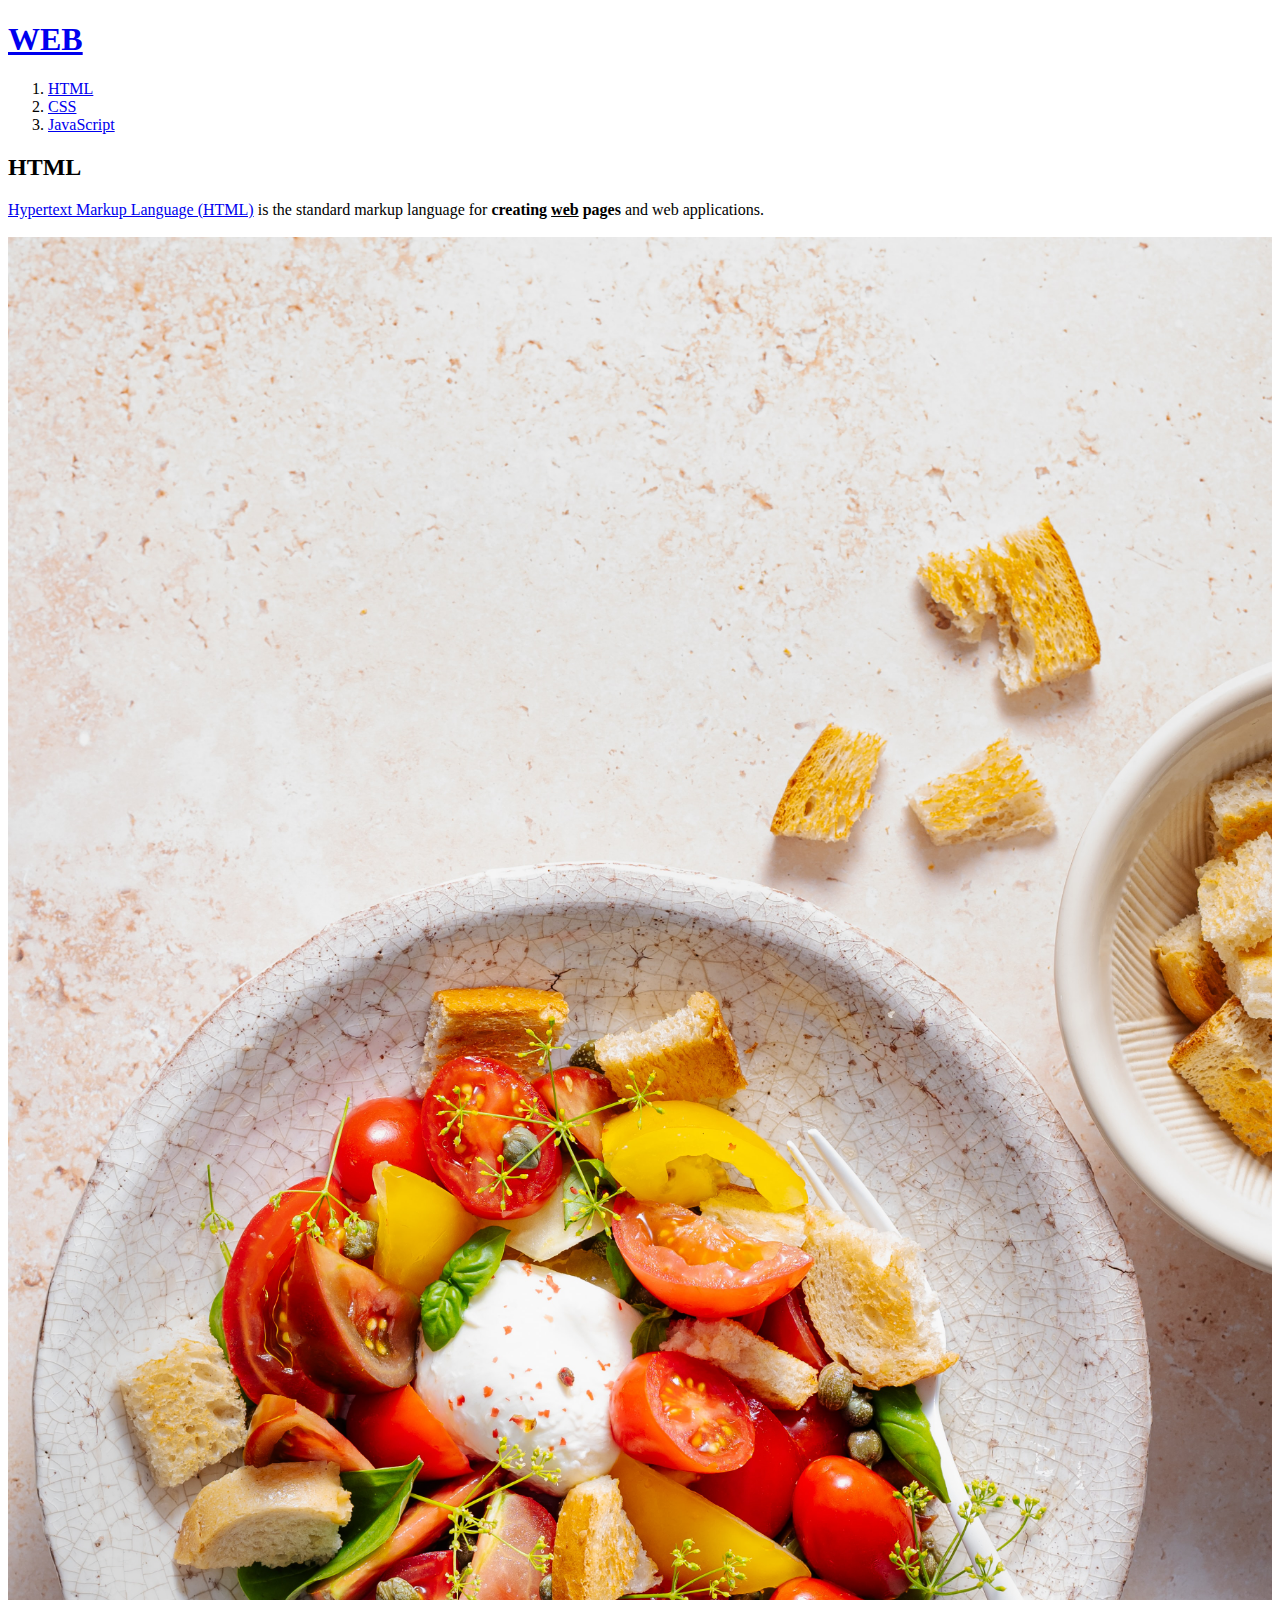
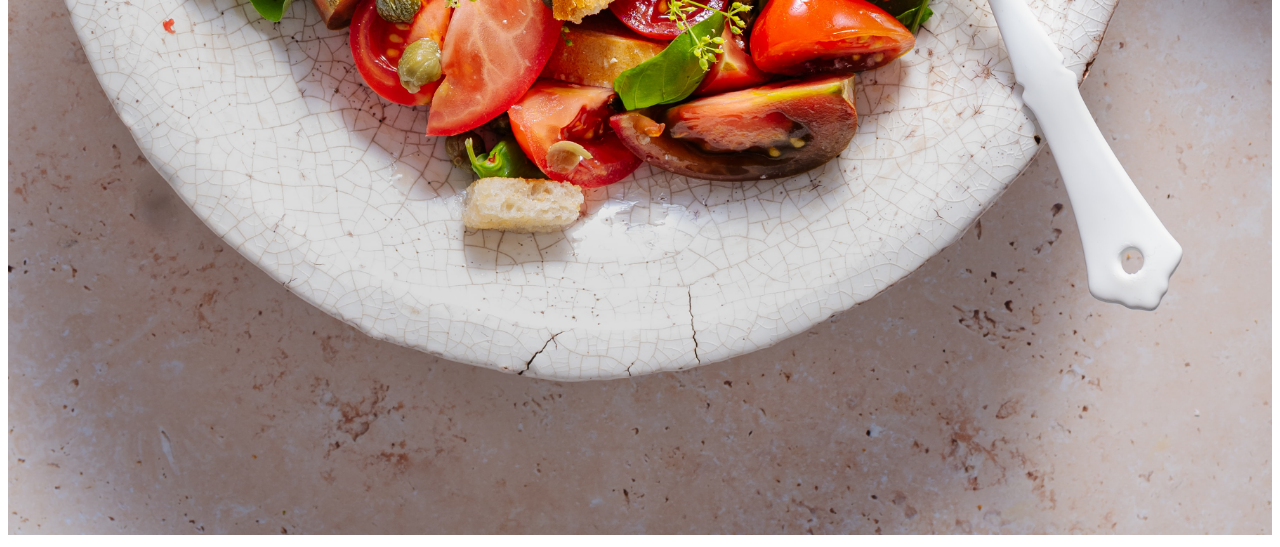
==== html01.html @ 5d7b84ca "first version(생활코딩)" ====
<!DOCTYPE html>
<html lang="en">
<head>
    <meta charset="UTF-8">
    <meta http-equiv="X-UA-Compatible" content="IE=edge">
    <meta name="viewport" content="width=device-width, initial-scale=1.0">
    <title>html01</title>
</head>
<body>
    <h1><a href="index.html">WEB</a></h1>
    <ol>
        <li><a href="html01.html">HTML</a></li>
        <li><a href="html02.html">CSS</a></li>
        <li><a href="html03.html">JavaScript</a></li>
    </ol>
    <h2>HTML</h2>
    <a href="https://naver.com" target="_blank" title="naver">Hypertext Markup Language (HTML)</a> is the standard markup language for <strong>creating <u>web</u> pages</strong> and web applications.<br>
    <br>
    <img src="img01.jpg" width="100%">
</body>
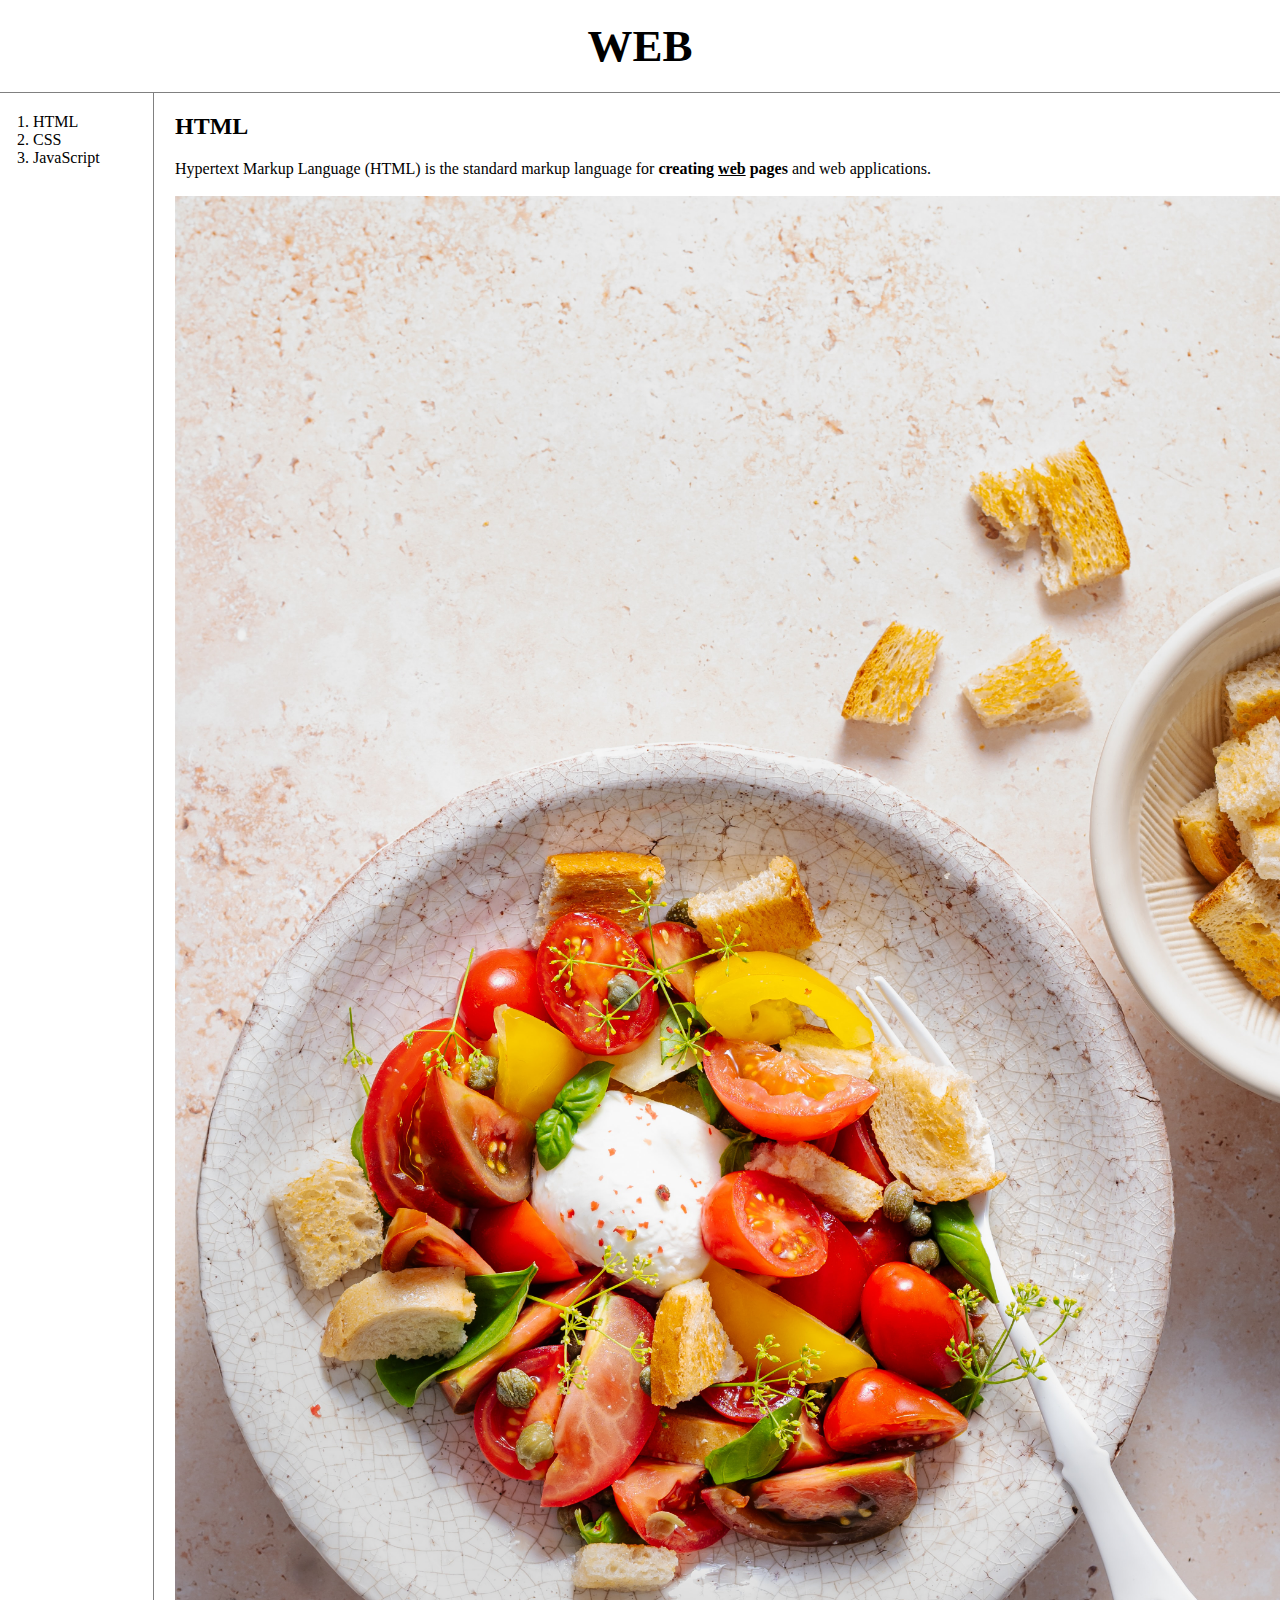
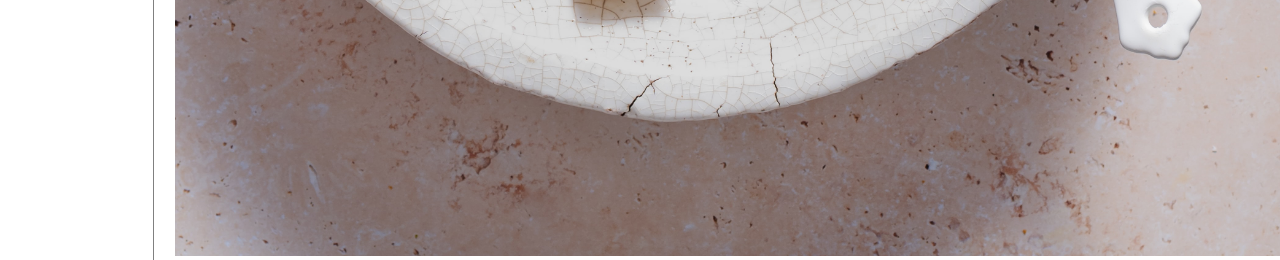
==== commit b73be71a: "Add files via upload" ====
--- a/html01.html
+++ b/html01.html
@@ -5,16 +5,28 @@
     <meta http-equiv="X-UA-Compatible" content="IE=edge">
     <meta name="viewport" content="width=device-width, initial-scale=1.0">
     <title>html01</title>
+    <link rel="stylesheet" href="style.css">
 </head>
 <body>
+    <!--
+    <ol>
+        <li><a href="html01.html"><font color="red">HTML</font></a></li>
+        <li><a href="html02.html"><font color="red">CSS</font></a></li>
+        <li><a href="html03.html"><font color="red">JavaScript</font></a></li>
+    </ol>
+    -->
     <h1><a href="index.html">WEB</a></h1>
-    <ol>
+    <div id="grid">
+        <ol>
         <li><a href="html01.html">HTML</a></li>
         <li><a href="html02.html">CSS</a></li>
         <li><a href="html03.html">JavaScript</a></li>
-    </ol>
-    <h2>HTML</h2>
-    <a href="https://naver.com" target="_blank" title="naver">Hypertext Markup Language (HTML)</a> is the standard markup language for <strong>creating <u>web</u> pages</strong> and web applications.<br>
-    <br>
-    <img src="img01.jpg" width="100%">
+        </ol>
+        <div id="article">
+            <h2>HTML</h2>
+            <a href="https://naver.com" target="_blank" title="naver">Hypertext Markup Language (HTML)</a> is the standard markup language for <strong>creating <u>web</u> pages</strong> and web applications.<br>
+            <br>
+            <img src="img01.jpg" width="100%">
+        </div>
+    </div>
 </body>--- a/style.css
+++ b/style.css
@@ -0,0 +1,39 @@
+body {
+    margin: 0;
+}
+a {
+    color: black;
+    text-decoration: none;
+}
+h1 {
+    font-size: 45px;
+    text-align: center;
+    border-bottom: 1px solid gray;
+    margin: 0;
+    padding: 20px;
+}
+#grid ol {
+    border-right: 1px solid gray;
+    width: 100px;
+    margin: 0;
+    padding: 20px;
+    padding-left: 33px;
+}
+#grid {
+    display: grid;
+    grid-template-columns: 150px 1fr;
+}
+#grid #article {
+    padding-left: 25px;
+}
+@media(max-width: 800px){
+    #grid {
+        display: block;
+    }
+    #grid ol {
+        border-right: none;
+    }
+    h1 {
+        border-bottom: none;
+    }
+}